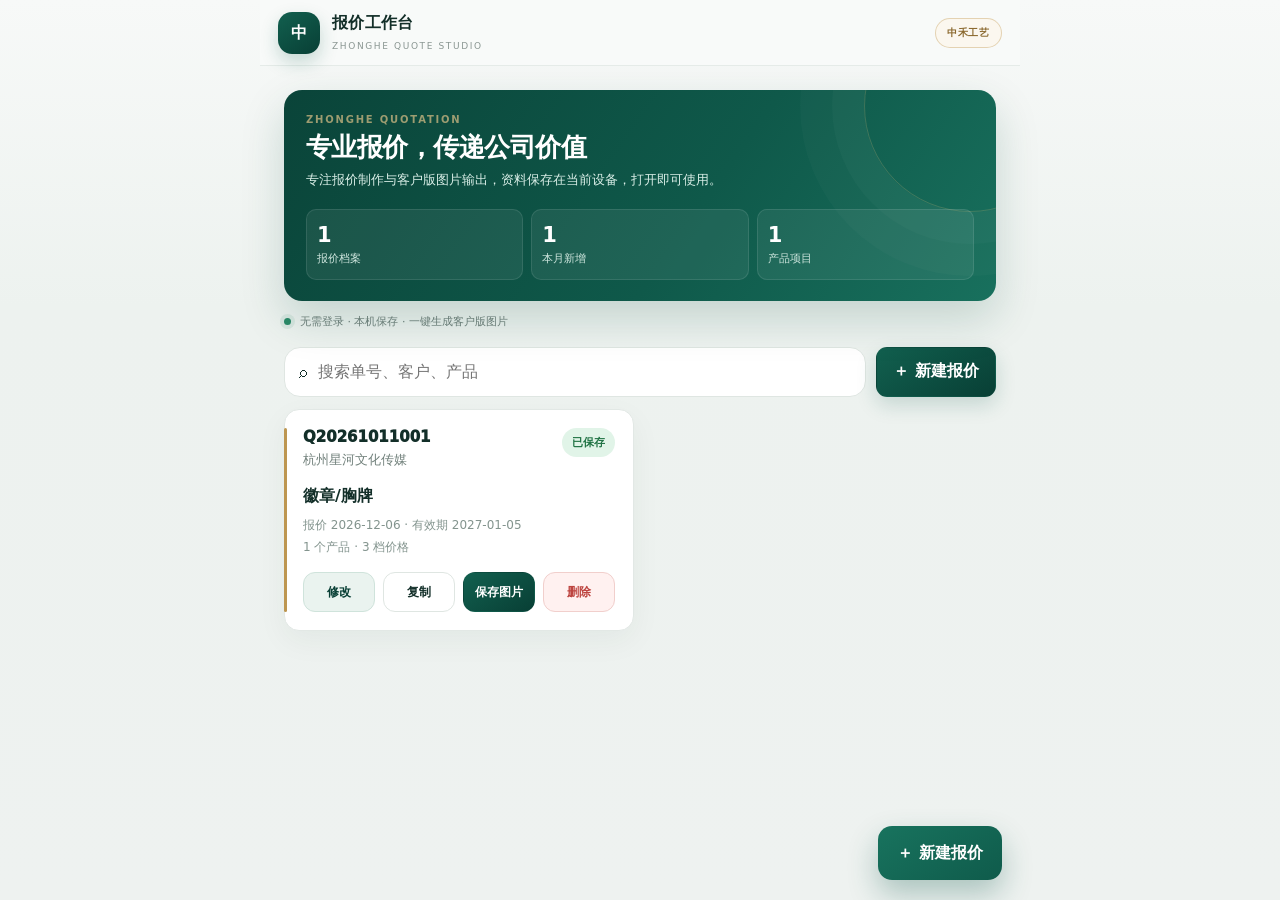
==== index.html @ 914ab3cd "Center mobile date text: index.html" ====
<!doctype html>
<html lang="zh-CN">
<head>
  <meta charset="utf-8">
  <meta name="viewport" content="width=device-width,initial-scale=1,maximum-scale=1,user-scalable=no,viewport-fit=cover">
  <meta name="theme-color" content="#0f5b4b">
  <meta name="apple-mobile-web-app-capable" content="yes">
  <meta name="apple-mobile-web-app-status-bar-style" content="default">
  <meta name="apple-mobile-web-app-title" content="中禾报价">
  <title>中禾报价 · 移动工作台</title>
  <link rel="manifest" href="./manifest.webmanifest">
  <link rel="icon" href="./icon.svg" type="image/svg+xml">
  <link rel="stylesheet" href="./styles.css">
  <link rel="stylesheet" href="./v2.css">
  <link rel="stylesheet" href="./v3.css">
  <link rel="stylesheet" href="./v4.css">
  <link rel="stylesheet" href="./v5.css">
  <link rel="stylesheet" href="./v6.css?v=17">
</head>
<body>
  <div id="app" aria-live="polite"></div>
  <div id="toast" class="toast" role="status"></div>
  <div id="dialog-root"></div>
  <script src="./app.js?v=16" defer></script>
  <script src="./v2-bridge.js" defer></script>
  <script src="./v3-bridge.js" defer></script>
  <script src="./v4-bridge.js" defer></script>
  <script src="./v5-bridge.js?v=16" defer></script>
  <script src="./v6-bridge.js?v=16" defer></script>
</body>
</html>
---- styles.css ----
:root{--brand:#0f5b4b;--brand-2:#18735e;--brand-soft:#e8f4ef;--ink:#163b33;--muted:#6f837c;--line:#dce7e2;--paper:#fff;--bg:#f3f7f5;--danger:#bd443f;--warn:#9a6412;--shadow:0 14px 40px rgba(20,70,58,.09);--radius:22px;--safe-bottom:max(20px,env(safe-area-inset-bottom))}
*{box-sizing:border-box}html{background:var(--bg);color:var(--ink);font-family:Inter,"PingFang SC","Noto Sans CJK SC",system-ui,-apple-system,sans-serif}body{margin:0;min-height:100dvh;background:radial-gradient(circle at 90% -10%,#d8eee6 0,transparent 34%),var(--bg)}button,input,select,textarea{font:inherit}button{cursor:pointer;-webkit-tap-highlight-color:transparent}button:focus-visible,input:focus-visible,select:focus-visible,textarea:focus-visible{outline:3px solid rgba(24,115,94,.28);outline-offset:2px}.shell{width:min(100%,760px);margin:auto;min-height:100dvh;padding-bottom:96px}.topbar{position:sticky;z-index:20;top:0;display:flex;align-items:center;gap:12px;padding:max(14px,env(safe-area-inset-top)) 18px 12px;background:rgba(243,247,245,.92);backdrop-filter:blur(18px);border-bottom:1px solid rgba(220,231,226,.85)}.brandmark{display:grid;place-items:center;width:42px;height:42px;border-radius:14px;color:#fff;background:linear-gradient(145deg,var(--brand-2),var(--brand));box-shadow:0 8px 18px rgba(15,91,75,.22);font-weight:900}.brandcopy{min-width:0;flex:1}.brandcopy strong{display:block;font-size:17px;letter-spacing:.02em}.brandcopy small{color:var(--muted);font-size:11px;letter-spacing:.13em}.icon-btn{display:grid;place-items:center;min-width:44px;height:44px;padding:0 13px;border:1px solid var(--line);border-radius:14px;background:#fff;color:var(--ink);font-weight:800}.main{padding:18px}.hero{position:relative;overflow:hidden;padding:24px;border-radius:26px;color:#fff;background:linear-gradient(135deg,#0a4e41,#17745f);box-shadow:0 20px 46px rgba(15,91,75,.19)}.hero:after{content:"";position:absolute;width:170px;height:170px;right:-70px;top:-70px;border:32px solid rgba(255,255,255,.08);border-radius:50%}.hero-eyebrow{font-size:12px;letter-spacing:.18em;opacity:.72}.hero h1{margin:8px 0 6px;font-size:28px;line-height:1.15}.hero p{margin:0;max-width:88%;font-size:13px;line-height:1.7;color:#d9eee7}.stats{position:relative;z-index:1;display:grid;grid-template-columns:repeat(3,1fr);gap:8px;margin-top:20px}.stat{padding:13px 10px;border:1px solid rgba(255,255,255,.12);border-radius:16px;background:rgba(255,255,255,.09)}.stat b{display:block;font-size:21px}.stat span{font-size:11px;color:#d0e7df}.toolbar{display:grid;grid-template-columns:1fr auto;gap:10px;margin:18px 0 12px}.search{display:flex;align-items:center;gap:9px;padding:0 14px;border:1px solid var(--line);border-radius:16px;background:#fff}.search input{width:100%;height:48px;border:0;outline:0;color:var(--ink);background:transparent}.primary,.secondary,.danger,.ghost{min-height:48px;border-radius:15px;padding:0 16px;font-weight:850;border:1px solid transparent}.primary{color:#fff;background:linear-gradient(145deg,var(--brand-2),var(--brand));box-shadow:0 8px 20px rgba(15,91,75,.18)}.secondary{color:var(--brand);background:var(--brand-soft);border-color:#cfe3db}.ghost{color:var(--ink);background:#fff;border-color:var(--line)}.danger{color:var(--danger);background:#fff1f0;border-color:#f1cfcc}.tabs{display:flex;gap:8px;overflow:auto;padding:4px 0 10px;scrollbar-width:none}.tabs::-webkit-scrollbar{display:none}.tab{flex:none;min-height:38px;padding:0 14px;border:0;border-radius:999px;background:#e6efeb;color:#667a73;font-size:13px;font-weight:800}.tab.active{color:#fff;background:var(--brand)}.quote-list{display:grid;gap:12px}.quote-card{padding:18px;border:1px solid var(--line);border-radius:var(--radius);background:#fff;box-shadow:0 8px 26px rgba(20,70,58,.055)}.quote-card:active{transform:scale(.995)}.card-top{display:flex;gap:12px;justify-content:space-between;align-items:flex-start}.quote-no{font-size:15px;font-weight:950;overflow-wrap:anywhere}.customer{margin-top:5px;color:var(--muted);font-size:13px}.pill{flex:none;padding:7px 10px;border-radius:999px;background:#edf1ef;color:#61726c;font-size:11px;font-weight:900}.pill.pending{background:#fff2d9;color:var(--warn)}.pill.ordered{background:#e1f4e8;color:#207344}.pill.invalid,.pill.expired{background:#fee9e7;color:var(--danger)}.products{margin:15px 0 10px;font-size:17px;font-weight:900;line-height:1.45}.meta{display:grid;gap:5px;color:#83948e;font-size:12px}.card-actions{display:grid;grid-template-columns:repeat(3,1fr);gap:8px;margin-top:15px}.card-actions button{min-height:40px;padding:0 7px;border-radius:12px;font-size:12px}.empty{text-align:center;padding:50px 20px;color:var(--muted)}.fab{position:fixed;z-index:30;right:max(18px,calc((100vw - 724px)/2));bottom:var(--safe-bottom);display:flex;align-items:center;gap:8px;min-height:54px;padding:0 19px;border:0;border-radius:18px;color:#fff;background:linear-gradient(145deg,#18735e,#0f5b4b);box-shadow:0 14px 30px rgba(15,91,75,.3);font-weight:900}.page-head{display:flex;align-items:center;gap:12px;margin-bottom:16px}.page-head h1{margin:0;font-size:23px}.page-head p{margin:4px 0 0;color:var(--muted);font-size:12px}.section,.product-section{margin-bottom:14px;padding:18px;border:1px solid var(--line);border-radius:22px;background:#fff;box-shadow:0 7px 24px rgba(20,70,58,.045)}.section-title{display:flex;justify-content:space-between;align-items:center;margin:0 0 14px;font-size:16px;font-weight:950}.section-title small{color:var(--muted);font-size:11px;font-weight:500}.form-grid{display:grid;gap:13px}.two{grid-template-columns:1fr 1fr}.field{display:grid;gap:7px;min-width:0}.field label,.label{color:#657a72;font-size:12px;font-weight:800}.field input,.field select,.field textarea{width:100%;min-height:48px;padding:12px 13px;border:1px solid var(--line);border-radius:13px;background:#fbfdfc;color:var(--ink);outline:0}.field textarea{min-height:82px;resize:vertical;line-height:1.55}.field input:focus,.field select:focus,.field textarea:focus{border-color:#69a898;background:#fff;box-shadow:0 0 0 3px rgba(24,115,94,.08)}.product-head{display:flex;align-items:center;justify-content:space-between;margin:-18px -18px 18px;padding:16px 18px;border-radius:22px 22px 0 0;color:#fff;background:linear-gradient(135deg,#145f50,#0f5b4b)}.product-head strong{font-size:16px}.product-head button{border:1px solid rgba(255,255,255,.25);border-radius:11px;color:#fff;background:rgba(255,255,255,.1);height:36px}.subhead{margin:18px 0 10px;padding-top:15px;border-top:1px solid #edf2ef;font-size:14px;font-weight:950}.chips{display:flex;flex-wrap:wrap;gap:8px}.chip{position:relative}.chip input{position:absolute;opacity:0}.chip span{display:flex;align-items:center;min-height:38px;padding:0 11px;border:1px solid var(--line);border-radius:11px;background:#f8faf9;color:#60746d;font-size:12px;font-weight:750}.chip input:checked+span{border-color:#85b8aa;color:var(--brand);background:var(--brand-soft)}.segmented{display:grid;grid-template-columns:1fr 1fr;gap:4px;padding:4px;border-radius:13px;background:#edf3f0}.segmented button{height:39px;border:0;border-radius:10px;background:transparent;color:#71827c;font-weight:800}.segmented button.active{background:#fff;color:var(--brand);box-shadow:0 3px 9px rgba(20,70,58,.1)}.price-row{display:grid;grid-template-columns:1fr 1fr 38px;gap:8px;align-items:end;margin-bottom:9px}.price-row .remove{height:48px;border:1px solid #f0d2cf;border-radius:12px;background:#fff5f4;color:var(--danger);font-size:20px}.photo-row{display:flex;gap:9px;overflow:auto}.photo{position:relative;flex:0 0 88px;height:88px;border-radius:14px;overflow:hidden;background:#eef3f0}.photo img{width:100%;height:100%;object-fit:cover}.photo button{position:absolute;right:4px;top:4px;width:25px;height:25px;border:0;border-radius:50%;color:#fff;background:rgba(0,0,0,.58)}.upload{display:grid;place-items:center;flex:0 0 88px;height:88px;border:1px dashed #9ebbb1;border-radius:14px;color:var(--brand);background:#f6fbf9;font-size:12px;font-weight:850}.sticky-save{position:sticky;z-index:18;bottom:0;display:grid;grid-template-columns:1fr 2fr;gap:10px;margin:16px -18px -18px;padding:12px 18px calc(12px + env(safe-area-inset-bottom));background:linear-gradient(0deg,#f3f7f5 80%,rgba(243,247,245,0))}.detail-hero{overflow:hidden;border-radius:24px;background:#fff;border:1px solid var(--line);box-shadow:var(--shadow)}.detail-banner{padding:22px;background:linear-gradient(135deg,#e9f6f1,#fffdf7)}.detail-banner h1{margin:8px 0 5px;font-size:22px}.detail-banner p{margin:0;color:var(--muted);font-size:12px}.detail-grid{display:grid;grid-template-columns:1fr 1fr;background:var(--line);gap:1px}.detail-grid div{padding:14px;background:#fff}.detail-grid span{display:block;color:var(--muted);font-size:11px}.detail-grid b{display:block;margin-top:5px;font-size:13px}.spec-list{display:grid;gap:1px;background:#edf2ef}.spec-row{display:grid;grid-template-columns:90px 1fr;gap:12px;padding:13px;background:#fff;font-size:13px}.spec-row span:first-child{color:var(--muted)}.price-table{overflow:hidden;border:1px solid var(--line);border-radius:14px}.price-line{display:grid;grid-template-columns:.8fr 1fr 1.25fr;gap:8px;padding:12px;background:#fff;border-top:1px solid #edf2ef;font-size:12px}.price-line:first-child{border:0;background:var(--brand-soft);color:#477266;font-weight:900}.price-line span:last-child{text-align:right;font-weight:900}.detail-actions{display:grid;grid-template-columns:1fr 1fr;gap:9px;margin-top:14px}.login-shell{display:grid;align-items:center;min-height:100dvh;padding:28px 20px;background:radial-gradient(circle at 80% 10%,#d0e9e0,transparent 35%),linear-gradient(155deg,#f7faf8,#eaf2ef)}.login-card{width:min(100%,430px);margin:auto;padding:27px;border:1px solid rgba(255,255,255,.7);border-radius:28px;background:rgba(255,255,255,.9);box-shadow:0 30px 80px rgba(20,70,58,.14);backdrop-filter:blur(18px)}.login-logo{display:grid;place-items:center;width:58px;height:58px;border-radius:18px;color:#fff;background:linear-gradient(145deg,var(--brand-2),var(--brand));font-size:23px;font-weight:950}.login-card h1{margin:20px 0 8px;font-size:28px}.login-card>p{margin:0 0 22px;color:var(--muted);font-size:13px;line-height:1.7}.login-card .primary{width:100%;margin-top:16px}.demo-link{width:100%;margin-top:10px;border:0;background:transparent;color:var(--brand);font-weight:800}.toast{position:fixed;z-index:100;left:50%;bottom:100px;transform:translate(-50%,20px);max-width:calc(100vw - 40px);padding:11px 15px;border-radius:13px;color:#fff;background:rgba(22,47,41,.94);font-size:13px;opacity:0;pointer-events:none;transition:.22s}.toast.show{opacity:1;transform:translate(-50%,0)}.modal{position:fixed;z-index:90;inset:0;display:grid;place-items:end center;padding:18px;background:rgba(7,26,21,.42);backdrop-filter:blur(5px)}.modal-card{width:min(100%,520px);padding:20px;border-radius:24px;background:#fff;box-shadow:0 30px 80px rgba(0,0,0,.22)}.modal-card h2{margin:0 0 8px}.modal-card p{color:var(--muted);line-height:1.6}.modal-actions{display:grid;grid-template-columns:1fr 1fr;gap:9px;margin-top:18px}.hidden{display:none!important}.offline{display:inline-flex;align-items:center;gap:6px;color:#976512;font-size:11px;font-weight:800}.offline:before{content:"";width:7px;height:7px;border-radius:50%;background:#e5a528}@media(min-width:700px){.main{padding:24px}.hero{padding:30px}.quote-list{grid-template-columns:1fr 1fr}.quote-card{display:flex;flex-direction:column}.card-actions{margin-top:auto;padding-top:16px}.form-grid.desktop-two{grid-template-columns:1fr 1fr}.sticky-save{margin-left:-24px;margin-right:-24px;padding-left:24px;padding-right:24px}}@media(max-width:420px){.main{padding:14px}.two{grid-template-columns:1fr}.stats{gap:6px}.stat{padding:11px 8px}.stat b{font-size:18px}.hero h1{font-size:25px}.toolbar{grid-template-columns:1fr}.toolbar .primary{display:none}.detail-grid{grid-template-columns:1fr 1fr}.price-line{grid-template-columns:.75fr 1fr 1.35fr;padding:11px 9px}.section,.product-section{padding:15px}.product-head{margin:-15px -15px 16px;padding:15px}.sticky-save{margin-left:-15px;margin-right:-15px}}
@media(prefers-reduced-motion:reduce){*{scroll-behavior:auto!important;transition:none!important}}@media print{.topbar,.detail-actions,.fab,.sticky-save{display:none!important}.shell{padding:0;max-width:none}.main{padding:0}.section,.product-section,.detail-hero{box-shadow:none;break-inside:avoid}body{background:#fff}}
---- v2.css ----
:root{--brand:#0b4c3f;--brand-2:#146454;--brand-soft:#eaf3ef;--ink:#132f29;--muted:#71807b;--line:#dfe6e2;--gold:#b8904b;--gold-soft:#f6f0e4;--bg:#eef2f0;--shadow:0 18px 54px rgba(18,52,43,.08);--radius:16px}
body{background:linear-gradient(180deg,#f7f9f8 0,#edf2ef 34%,#eef2f0 100%)}
.topbar{padding:max(12px,env(safe-area-inset-top)) 18px 11px;background:rgba(248,250,249,.94);border-bottom:1px solid #e5ebe8}.brandcopy strong{font-size:16px}.brandcopy small{font-size:9px;letter-spacing:.18em;color:#8a9692}.icon-btn{border-radius:12px;box-shadow:0 4px 14px rgba(18,52,43,.04)}
.hero{padding:22px;border-radius:18px;background:linear-gradient(125deg,#0a4439 0%,#0f594a 58%,#18705d 100%);box-shadow:0 18px 44px rgba(11,76,63,.18)}.hero:after{width:210px;height:210px;right:-80px;top:-90px;border:1px solid rgba(211,184,127,.23);box-shadow:0 0 0 32px rgba(255,255,255,.025),0 0 0 64px rgba(255,255,255,.02)}.hero-eyebrow{color:#d6bd85;font-size:10px;font-weight:700}.hero h1{font-size:26px;letter-spacing:-.02em}.stats{margin-top:18px}.stat{border-radius:10px;border-color:rgba(255,255,255,.1);background:rgba(255,255,255,.065)}
.quote-card{position:relative;border-radius:15px;border:1px solid #e2e8e5;box-shadow:0 10px 30px rgba(18,52,43,.05)}.quote-card:before{content:"";position:absolute;left:-1px;top:18px;bottom:18px;width:3px;border-radius:2px;background:var(--gold)}.products{font-size:16px}.primary,.secondary,.danger,.ghost{border-radius:11px}.tab{border-radius:10px}.fab{border-radius:14px}
.quote-document{overflow:hidden;border:1px solid #dfe5e2;background:#fff;box-shadow:0 24px 70px rgba(18,52,43,.11)}
.doc-masthead{display:grid;grid-template-columns:58px minmax(0,1fr) auto;gap:14px;align-items:center;padding:24px 20px 18px}.doc-logo{display:grid;place-items:center;width:58px;height:58px;border-radius:12px;background:var(--brand);color:#fff;font-size:20px;font-weight:950;letter-spacing:.04em;box-shadow:inset 0 0 0 1px rgba(255,255,255,.13)}.doc-company{min-width:0}.doc-company small{display:block;overflow:hidden;color:#9a7940;font-size:8px;font-weight:800;letter-spacing:.08em;white-space:nowrap;text-overflow:ellipsis}.doc-company h1{margin:5px 0 3px;font-size:17px;line-height:1.25;letter-spacing:.01em}.doc-company p{margin:0;color:#83918c;font-size:10px}.doc-type{text-align:right}.doc-type span{display:block;color:#a38043;font-size:9px;font-weight:900;letter-spacing:.13em}.doc-type b{display:block;margin-top:3px;font-size:18px}.doc-rule{height:4px;margin:0 20px;background:linear-gradient(90deg,var(--brand) 0 72%,var(--gold) 72%)}
.doc-summary{display:grid;grid-template-columns:1.35fr 1fr 1fr 1fr;gap:1px;margin:18px 20px;background:#e3e9e6;border:1px solid #e3e9e6}.doc-summary>div{min-width:0;padding:10px;background:#fafbf9}.doc-summary span,.doc-client span{display:block;color:#7d8985;font-size:9px}.doc-summary b,.doc-client b{display:block;margin-top:4px;overflow-wrap:anywhere;font-size:11px}.doc-status{color:#9b6819!important}.doc-status.ordered{color:#23724a!important}.doc-status.invalid,.doc-status.expired{color:#b8423d!important}
.doc-client{display:grid;grid-template-columns:92px 1.3fr 1fr;margin:0 20px 22px;border:1px solid #dce7e2;background:#f1f6f3}.doc-client>div{min-width:0;padding:11px 12px;border-right:1px solid #dce7e2;border-bottom:1px solid #dce7e2}.doc-client>div:nth-last-child(-n+2){border-bottom:0}.doc-client>div:nth-child(3),.doc-client>div:nth-child(5){border-right:0}.doc-client-label{grid-row:1/3;display:flex;flex-direction:column;justify-content:center;background:var(--brand);color:#fff!important}.doc-client-label small{color:#bcd0ca;font-size:8px;letter-spacing:.12em}.doc-client-label b{font-size:14px}
.doc-product{margin:0 20px 24px;border-top:1px solid #c6d0cc}.doc-product-title{display:grid;grid-template-columns:48px 1fr auto;align-items:center;min-height:66px;background:var(--brand);color:#fff}.doc-index{display:grid;place-items:center;align-self:stretch;background:var(--gold);font-size:16px;font-weight:900}.doc-product-title>div:nth-child(2){padding:10px 12px}.doc-product-title small{display:block;color:#bdd0ca;font-size:8px;font-weight:700;letter-spacing:.12em}.doc-product-title h2{margin:3px 0 0;font-size:16px}.doc-lead{padding:10px 14px;text-align:right}.doc-lead b{display:block;margin-top:3px;font-size:11px}.doc-specs{display:grid;grid-template-columns:1fr 1fr;border:1px solid #dfe6e2;border-top:0}.doc-specs>div{min-width:0;padding:11px 12px;border-right:1px solid #e2e8e5;border-bottom:1px solid #e2e8e5}.doc-specs>div:nth-child(even){border-right:0}.doc-specs .wide{grid-column:1/-1;border-right:0}.doc-specs span{display:block;color:#788580;font-size:9px}.doc-specs b{display:block;margin-top:5px;font-size:12px;line-height:1.55}.doc-photos{display:flex;gap:8px;padding:12px;border:1px solid #e1e7e4;border-top:0;overflow:auto}.doc-photos img{width:76px;height:76px;object-fit:cover;border-radius:8px;border:1px solid #e1e6e3}.doc-pricing{margin-top:12px;border:1px solid #dce5e1}.doc-price-head,.doc-price-row{display:grid;grid-template-columns:1fr 1fr 1.25fr;align-items:center;gap:8px}.doc-price-head{padding:10px 12px;background:#e8f2ed;color:#45675e;font-size:9px;font-weight:900}.doc-price-head span:last-child{text-align:right}.doc-price-row{padding:12px;border-top:1px solid #e6ebe8;font-size:11px}.doc-price-row>span:first-child{font-weight:700}.doc-price-row i{margin-right:8px;color:#b8904b;font-size:8px;font-style:normal}.doc-price-row small{color:#85908c;font-size:8px}.doc-price-row strong{text-align:right;color:var(--brand);font-size:13px}.doc-fee{display:flex;justify-content:space-between;padding:10px 12px;border-top:1px solid #e5e2d8;background:#faf6ec;color:#795f31;font-size:11px}.doc-note{display:grid;grid-template-columns:82px 1fr;padding:11px 12px;background:#fbf8f1;color:#584a32;font-size:11px}.doc-note span{color:#9a7d48;font-weight:700}.doc-extras{display:grid;grid-template-columns:1fr 1fr;gap:8px;margin-top:10px}.doc-extras>div{padding:11px;border:1px solid #e1e7e4;background:#f7f9f8}.doc-extras small{display:block;color:#75837e;font-size:8px;font-weight:800;letter-spacing:.08em}.doc-extras b{display:block;margin-top:5px;font-size:11px}.doc-extras span{display:block;margin-top:3px;color:#74817d;font-size:9px;line-height:1.4}
.doc-footer{display:grid;grid-template-columns:1fr auto;gap:20px;align-items:center;margin-top:6px;padding:18px 20px;background:#123c33;color:#fff}.doc-footer b{font-size:11px;color:#d5b979}.doc-footer p{margin:5px 0 0;max-width:430px;color:#d0dfda;font-size:9px;line-height:1.55}.doc-seal{text-align:right}.doc-seal span{display:block;font-size:14px;font-weight:900}.doc-seal small{color:#a9c2ba;font-size:7px;letter-spacing:.12em}.action-dock{position:sticky;z-index:18;bottom:0;display:grid;grid-template-columns:repeat(3,1fr);gap:8px;margin:16px -18px -18px;padding:12px 18px calc(12px + env(safe-area-inset-bottom));background:rgba(239,243,241,.95);border-top:1px solid #dce4e0;backdrop-filter:blur(16px)}.action-dock button{min-height:44px;padding:0 8px;font-size:11px}.action-dock .primary{grid-column:span 2}.action-dock .danger{grid-column:span 1}
.product-section{border-radius:16px}.product-head{border-radius:16px 16px 0 0}.field input,.field select,.field textarea{border-radius:10px}.chip span{border-radius:8px}.section{border-radius:16px}
@media(max-width:420px){.quote-document{margin:0 -2px}.doc-masthead{grid-template-columns:48px minmax(0,1fr) auto;padding:18px 14px 14px;gap:10px}.doc-logo{width:48px;height:48px;border-radius:10px;font-size:17px}.doc-company h1{font-size:14px}.doc-company p{font-size:8px}.doc-type b{font-size:15px}.doc-rule{margin:0 14px}.doc-summary{margin:14px;grid-template-columns:1fr 1fr}.doc-client,.doc-product{margin-left:14px;margin-right:14px}.doc-client{grid-template-columns:74px 1fr}.doc-client-label{grid-row:1/5}.doc-client>div{border-right:0}.doc-client>div:nth-last-child(-n+2){border-bottom:1px solid #dce7e2}.doc-client>div:last-child{border-bottom:0}.doc-product-title{grid-template-columns:42px 1fr auto}.doc-index{font-size:14px}.doc-lead{padding:8px}.doc-specs{grid-template-columns:1fr}.doc-specs>div,.doc-specs>div:nth-child(even){border-right:0}.doc-specs .wide{grid-column:auto}.doc-extras{grid-template-columns:1fr}.doc-footer{padding:16px 14px}.action-dock{margin-left:-14px;margin-right:-14px;padding-left:14px;padding-right:14px}}
@media print{body{background:#fff}.quote-document{border:0;box-shadow:none}.action-dock{display:none!important}.doc-product{break-inside:avoid}}
---- v3.css ----
:root{--brand:#083f35;--brand-2:#12604f;--gold:#bd9650;--gold-soft:#f7f1e6}
.company-badge{display:inline-flex;align-items:center;min-height:30px;padding:0 11px;border:1px solid rgba(189,150,80,.38);border-radius:999px;background:#fbf7ef;color:#8b692f;font-size:10px;font-weight:800;letter-spacing:.08em;white-space:nowrap}
.hero.quote-only-hero{padding:24px 22px 21px}.quote-only-hero h1{max-width:330px}.quote-only-hero p{max-width:440px}.quote-only-hero .stat b{font-variant-numeric:tabular-nums}
.workspace-note{display:flex;align-items:center;gap:9px;margin:13px 0 2px;color:#6e7e79;font-size:11px}.workspace-note:before{content:"";width:7px;height:7px;border-radius:50%;background:#2b8a68;box-shadow:0 0 0 4px rgba(43,138,104,.1)}
.quote-card .card-actions{grid-template-columns:repeat(3,1fr)}.quote-card .card-actions .primary{box-shadow:none}.quote-card .card-actions button{min-width:0;padding-left:8px;padding-right:8px}
.quote-document{max-width:760px;margin-left:auto;margin-right:auto}
.quote-document .doc-masthead{grid-template-columns:72px minmax(0,1fr) auto;gap:16px}.quote-document .doc-logo{width:72px;height:72px;font-size:24px}.quote-document .doc-company{display:flex;flex-direction:column}.quote-document .doc-company h1{order:1;margin:0 0 5px;font-size:18px}.quote-document .doc-company small{order:2;width:100%;font-size:8px;letter-spacing:.075em}.quote-document .doc-company p{order:3;margin-top:6px;color:#8c6e37;font-weight:700}.quote-document .doc-type b{font-size:17px}.quote-document .doc-product-title{grid-template-columns:48px 1fr}.quote-document .doc-lead{display:none}.quote-document .doc-fee{display:grid;grid-template-columns:1fr auto;align-items:center;min-height:46px}.quote-document .doc-note{min-height:46px;border-top:1px solid #eadfc8}.doc-extras .sample-important{position:relative;border:1px solid #d4b46e;background:linear-gradient(135deg,#fffaf0,#f5ead2);box-shadow:inset 4px 0 0 #b8904b}.doc-extras .sample-important small{color:#8b692f;font-size:9px}.doc-extras .sample-important b{color:#173c33;font-size:13px}.doc-extras .sample-important:after{content:"重点";position:absolute;right:10px;top:9px;padding:2px 6px;border-radius:999px;background:#0b4c3f;color:#fff;font-size:8px;font-weight:800}
.doc-summary{grid-template-columns:1.3fr .8fr 1fr 1fr}.doc-summary .summary-products b{color:var(--brand)}
.action-dock.quote-only{grid-template-columns:1fr 1fr 1.45fr}.action-dock.quote-only .primary{grid-column:auto}.action-dock.quote-only button{font-size:12px}
.export-note{display:flex;align-items:flex-start;gap:10px;margin:14px 0 0;padding:12px 14px;border:1px solid #eadfc9;border-radius:12px;background:#fbf8f1;color:#6e6047;font-size:11px;line-height:1.6}.export-note:before{content:"✓";display:grid;place-items:center;flex:0 0 21px;height:21px;border-radius:50%;background:#0e5b4a;color:#fff;font-weight:900}
@media(max-width:420px){.company-badge{padding:0 9px;font-size:9px}.quote-only-hero h1{font-size:24px}.action-dock.quote-only{grid-template-columns:1fr 1fr}.action-dock.quote-only .primary{grid-column:1/-1;grid-row:1}.quote-card .card-actions button{font-size:11px}.quote-document .doc-masthead{grid-template-columns:58px minmax(0,1fr) auto;gap:10px}.quote-document .doc-logo{width:58px;height:58px;font-size:20px}.quote-document .doc-company h1{font-size:14px}.quote-document .doc-company small{font-size:6px}.quote-document .doc-company p{font-size:8px}.quote-document .doc-type b{font-size:14px}}
---- v4.css ----
:root{--control-h:54px;--field-gap:8px;--form-gap:16px}
.form-grid{gap:var(--form-gap)}.field{gap:var(--field-gap)}.field label,.label{min-height:20px;font-size:12px;line-height:20px}.field input,.field select{display:block;height:var(--control-h);min-height:var(--control-h);padding:0 15px;border-radius:12px;line-height:normal}.field select{padding-right:42px}.field textarea{min-height:96px;padding:14px 15px;border-radius:12px;line-height:1.6}.form-grid.two{column-gap:16px;row-gap:16px;align-items:start}.section,.product-section{padding:20px}.product-head{margin:-20px -20px 20px;padding:17px 20px}.price-row{gap:10px;margin-bottom:12px}.price-row .remove{height:var(--control-h)}
.quote-document .doc-masthead{grid-template-columns:74px minmax(0,1fr) auto;padding-top:22px}.quote-document .doc-logo{width:74px;height:74px;padding:0;background:none;box-shadow:none}.quote-document .doc-logo img{display:block;width:100%;height:100%}.quote-document .doc-company h1{font-size:18px}.quote-document .doc-company small{overflow:visible;font-size:7.5px;letter-spacing:.055em}.quote-document .doc-company p{margin-top:5px;font-size:10px}.quote-document .doc-rule{height:2px;background:linear-gradient(90deg,#365e54,#365e54 78%,#b99a59 78%)}
.quote-document .doc-summary>div{padding:12px}.quote-document .doc-summary span,.quote-document .doc-client span,.quote-document .doc-specs span{font-size:10px}.quote-document .doc-summary b,.quote-document .doc-client b{font-size:12px}.quote-document .doc-client{grid-template-columns:92px 1fr 1fr}.quote-document .doc-client>div{min-height:55px;display:flex;flex-direction:column;justify-content:center}.quote-document .doc-client-label{grid-row:1/3}.quote-document .doc-specs{grid-template-columns:1fr}.quote-document .doc-specs>div,.quote-document .doc-specs>div:nth-child(even),.quote-document .doc-specs .wide{grid-column:auto;display:grid;grid-template-columns:92px minmax(0,1fr);align-items:center;min-height:52px;padding:10px 14px;border-right:0}.quote-document .doc-specs span{display:block;text-align:justify;text-align-last:justify;color:#667b73;font-weight:750}.quote-document .doc-specs b{margin:0;padding-left:14px;border-left:1px solid #e2e8e5;font-size:12px}.quote-document .doc-pricing{margin-top:14px}.quote-document .doc-price-head,.quote-document .doc-price-row{min-height:48px}.quote-document .doc-price-row{padding-top:10px;padding-bottom:10px}.quote-document .doc-fee,.quote-document .doc-note{min-height:54px;padding:12px 14px}.quote-document .doc-fee span,.quote-document .doc-note span{font-size:10px;font-weight:800}.quote-document .doc-fee strong,.quote-document .doc-note b{font-size:12px}.quote-document .doc-note{grid-template-columns:92px 1fr;background:#fffaf0}.quote-document .doc-extras{grid-template-columns:1fr}.quote-document .doc-extras>div{min-height:66px;padding:13px 14px}.quote-document .doc-extras .sample-important{display:grid;grid-template-columns:auto 1fr auto;gap:6px 18px;align-items:center;min-height:88px;padding:15px 16px;border:1px solid #d7bc82;background:#fbf5e8;box-shadow:inset 5px 0 0 #b8904b}.quote-document .sample-important small{grid-column:1}.quote-document .sample-important b{grid-column:2;font-size:15px}.quote-document .sample-important span{grid-column:1/-1;margin:0;padding-top:7px;border-top:1px solid #eadfc8;font-size:10px}.quote-document .sample-important:after{content:"打样报价";position:static;grid-column:3;grid-row:1;padding:4px 8px;background:#e8dcc2;color:#765a2a}.quote-document .doc-footer{background:#edf4f1;color:#263d37;border-top:1px solid #cadbd4}.quote-document .doc-footer b{display:none}.quote-document .doc-footer p{margin:0;color:#3d544d}.quote-document .doc-seal span{color:#173a32}.quote-document .doc-seal small{color:#6f817b}
@media(max-width:420px){:root{--control-h:52px;--form-gap:14px}.section,.product-section{padding:16px}.product-head{margin:-16px -16px 18px}.quote-document .doc-masthead{grid-template-columns:54px minmax(0,1fr) auto}.quote-document .doc-logo{width:54px;height:54px}.quote-document .doc-company h1{font-size:13px}.quote-document .doc-company small{font-size:5.5px}.quote-document .doc-company p{font-size:7.5px}.quote-document .doc-specs>div,.quote-document .doc-specs>div:nth-child(even),.quote-document .doc-specs .wide{grid-template-columns:74px minmax(0,1fr)}}
.quote-document .doc-logo{position:relative;overflow:hidden;background:#fff}.quote-document .doc-logo img{position:absolute;width:210%;max-width:none;height:auto;left:-19%;top:-101%;display:block}.quote-document .doc-type b{font-size:17px}.quote-document .doc-client>div{border-right:1px solid #dce7e2;border-bottom:1px solid #dce7e2}.quote-document .doc-client-label{border-bottom:0}.quote-document .doc-client>div:nth-child(3),.quote-document .doc-client>div:nth-child(5){border-right:0}.quote-document .doc-client>div:nth-child(4),.quote-document .doc-client>div:nth-child(5){border-bottom:0}
@media(max-width:420px){.quote-document .doc-client{grid-template-columns:74px 1fr}.quote-document .doc-client-label{grid-row:1/5}.quote-document .doc-client>div{border-right:0;border-bottom:1px solid #dce7e2}.quote-document .doc-client>div:last-child{border-bottom:0}}
---- v5.css ----
.quote-document{border-radius:4px}.quote-document .doc-masthead{grid-template-columns:68px minmax(0,1fr) auto;padding-bottom:14px}.quote-document .doc-logo{width:68px;height:64px}.quote-document .doc-company small{display:none}.quote-document .doc-company h1{margin:auto 0 4px;font-size:19px}.quote-document .doc-company p{margin:0;color:#5f736c;font-size:10px;font-weight:650}.quote-document .doc-type span{display:none}.quote-document .doc-type b{font-size:18px}.quote-document .doc-rule{height:2px;background:#1c6b58}
.quote-document .doc-summary{margin-top:14px;background:transparent;border:0}.quote-document .doc-summary>div{background:#fff;border-bottom:1px solid #e2ebe7}.quote-document .doc-summary span,.quote-document .doc-client span{font-size:10px}.quote-document .doc-summary b,.quote-document .doc-client b{font-size:13px}.quote-document .doc-client{grid-template-columns:1fr 1fr;margin-top:0;background:transparent;border:0}.quote-document .doc-client-label{display:none}.quote-document .doc-client>div{min-height:52px;padding:11px 14px;background:#fff;border-right:0;border-bottom:1px solid #e1eae6}.quote-document .doc-client>div:nth-child(2),.quote-document .doc-client>div:nth-child(4){background:#eff7f3}.quote-document .doc-client>div:nth-child(3),.quote-document .doc-client>div:nth-child(5){background:#fff}.quote-document .doc-product{border-top:0}.quote-document .doc-product-title{display:block;min-height:auto;padding:14px 16px;border-radius:0;background:#196a57}.quote-document .mini-product-title{color:#fff;font-size:15px;font-weight:900}.quote-document .doc-specs>div,.quote-document .doc-specs>div:nth-child(even),.quote-document .doc-specs .wide{grid-template-columns:86px minmax(0,1fr);min-height:48px;padding:10px 14px;background:#fff;border-bottom:1px solid #e3ebe7}.quote-document .doc-specs>div:nth-child(odd){background:#edf6f2}.quote-document .doc-specs span{text-align:left;text-align-last:auto}.quote-document .doc-specs b{padding-left:10px;border-left:0;font-size:13px}.quote-document .doc-pricing{border:0;border-radius:0}.quote-document .doc-price-head{background:#e5f2ed}.quote-document .doc-price-row{min-height:50px}.quote-document .doc-fee,.quote-document .doc-note{background:#eaf5f0;border-top:1px solid #d8e9e2}.quote-document .doc-extras>div{border:0;border-radius:0;background:#edf6f2}.quote-document .doc-extras .sample-important{display:block;min-height:auto;padding:0;border:0;background:#eaf5f0;box-shadow:none}.quote-document .sample-important:after{display:none}.quote-document .sample-important small,.quote-document .sample-important b,.quote-document .sample-important span{display:block;margin:0;padding:11px 14px;border-bottom:1px solid #d7e8e1;font-size:11px}.quote-document .sample-important b{font-size:13px}.quote-document .doc-footer{padding:13px 16px;border-radius:0;background:#f4f7f5}.quote-document .doc-footer p{font-size:9px}
.quote-document .mini-sample-row{display:grid!important;grid-template-columns:88px 1fr;align-items:center;min-height:48px;padding:0!important;border-bottom:1px solid #d6e7e0!important}.quote-document .mini-sample-row.five{grid-template-columns:74px 1fr 86px 42px 1fr}.quote-document .mini-sample-row span,.quote-document .mini-sample-row b,.quote-document .mini-sample-row strong{display:block;margin:0;padding:10px 12px;border:0;font-size:11px}.quote-document .mini-sample-row span{color:#41675d;font-weight:800}.quote-document .mini-sample-row b{color:#173a32;font-size:12px}.quote-document .mini-sample-row strong{text-align:right;color:#b34c43;font-size:12px}
@media(max-width:420px){.quote-document .doc-masthead{grid-template-columns:52px minmax(0,1fr) auto}.quote-document .doc-logo{width:52px;height:49px}.quote-document .doc-company h1{font-size:13px}.quote-document .doc-company p{font-size:7px}.quote-document .doc-type b{font-size:13px}.quote-document .doc-summary{grid-template-columns:1fr 1fr}.quote-document .doc-client{grid-template-columns:1fr 1fr}.quote-document .doc-client>div{border-bottom:1px solid #e1eae6}.quote-document .doc-specs>div,.quote-document .doc-specs>div:nth-child(even),.quote-document .doc-specs .wide{grid-template-columns:72px minmax(0,1fr)}}
---- v6.css ----
.q6-sheet{overflow:hidden;border:1px solid #dce7e2;border-radius:16px;background:#fff;box-shadow:0 16px 42px rgba(18,55,47,.08)}
.q6-header{padding:20px 18px 16px}.q6-brand{display:flex;align-items:center;gap:14px;min-width:0}.q6-brand img{display:block;flex:0 0 116px;width:116px;height:49px;object-fit:cover;object-position:center center}.q6-company{min-width:0;flex:1}.q6-company h1{margin:0;color:#163b32;font-size:18px;line-height:1.35;font-weight:900}.q6-company p{margin:6px 0 0;color:#73857f;font-size:10px;line-height:1.5}.q6-title-row{display:flex;align-items:flex-end;justify-content:space-between;margin-top:17px;padding-bottom:11px;border-bottom:3px solid #176b57}.q6-title-row b{color:#163b32;font-size:22px}.q6-title-row span{color:#9a7840;font-size:9px;font-weight:900;letter-spacing:.14em}
.q6-meta{display:grid;grid-template-columns:1.35fr 1fr 1fr;gap:1px;margin:0 18px 16px;border:1px solid #e1e9e5;background:#e1e9e5}.q6-cell{min-width:0;padding:11px 10px;background:#f8faf9}.q6-cell span,.q6-client-cell span{display:block;color:#73857f;font-size:10px;line-height:1.25}.q6-cell b,.q6-client-cell b{display:block;margin-top:5px;color:#173a32;font-size:12px;line-height:1.4;overflow-wrap:anywhere}
.q6-client{margin:0 18px 18px;border:1px solid #d8e6e0}.q6-section-label{display:flex;align-items:center;justify-content:space-between;padding:10px 12px;color:#fff;background:#155f4f}.q6-section-label b{font-size:14px}.q6-section-label small{color:#c9ddd6;font-size:9px;letter-spacing:.1em}.q6-client-grid{display:grid;grid-template-columns:1fr 1fr;gap:1px;background:#dce9e4}.q6-client-cell{min-width:0;min-height:62px;padding:11px 12px;background:#fff}.q6-client-cell:nth-child(2),.q6-client-cell:nth-child(3){background:#f0f7f4}.q6-client-cell b{font-size:13px}
.q6-product{margin:0 18px 22px}.q6-product-head{padding:13px 14px;color:#fff;background:#176b57;font-size:15px;font-weight:900}.q6-specs{border:1px solid #dce8e3;border-top:0}.q6-row{display:grid;grid-template-columns:88px minmax(0,1fr);align-items:center;min-height:48px;padding:9px 12px;border-bottom:1px solid #dde8e3;background:#fff}.q6-row:nth-child(odd){background:#eef7f3}.q6-row:last-child{border-bottom:0}.q6-row span{color:#698078;font-size:11px;font-weight:750}.q6-row b{min-width:0;color:#173a32;font-size:13px;line-height:1.55;overflow-wrap:anywhere}
.q6-block-title{margin-top:13px;padding:9px 12px;background:#e2f0ea;color:#345f54;font-size:11px;font-weight:900}.q6-price{border:1px solid #dce8e3;border-top:0}.q6-price-row{display:grid;grid-template-columns:1fr 1fr 1.25fr;align-items:center;gap:8px;min-height:48px;padding:9px 12px;border-bottom:1px solid #e3ebe7;color:#173a32;font-size:12px}.q6-price-row.q6-price-head{min-height:42px;background:#f0f7f4;color:#4e7167;font-size:10px;font-weight:850}.q6-price-row:last-child{border-bottom:0}.q6-price-row span:last-child{text-align:right}.q6-price-row strong{text-align:right;color:#0e5b49;font-size:13px}.q6-info-row{display:grid;grid-template-columns:92px minmax(0,1fr);align-items:center;min-height:48px;padding:9px 12px;border-bottom:1px solid #dbe8e2;background:#eef7f3}.q6-info-row span{color:#466e63;font-size:11px;font-weight:850}.q6-info-row b{color:#173a32;font-size:13px;line-height:1.5;overflow-wrap:anywhere}.q6-info-row.sample-fee{grid-template-columns:70px 1fr 72px 1fr}.q6-info-row.sample-fee b:last-child{text-align:right;color:#a5473f}
.q6-footer{margin-top:4px;padding:15px 18px;background:#f1f5f3;color:#536a63;font-size:10px;line-height:1.65}.q6-footer strong{display:block;margin-bottom:3px;color:#1c443a;font-size:12px}.q6-actions{position:sticky;z-index:18;bottom:0;display:grid;grid-template-columns:1fr 1fr 1.45fr;gap:8px;margin:16px -18px -18px;padding:12px 18px calc(12px + env(safe-area-inset-bottom));border-top:1px solid #dce5e1;background:rgba(242,246,244,.96);backdrop-filter:blur(14px)}.q6-actions button{min-width:0;min-height:46px;padding:0 8px;font-size:12px}
.validity-hint{display:block;margin-top:-1px;color:#779087;font-size:10px;line-height:1.4}
html,body{touch-action:pan-x pan-y}.field,.date-grid{min-width:0}.field input,.field select,.field textarea{display:block;min-width:0;max-width:100%}.field input[type="date"]{display:flex;align-items:center;justify-content:center;width:100%;height:52px;min-height:52px;padding-top:0;padding-bottom:0;line-height:normal;-webkit-appearance:none;appearance:none;text-align:center;text-align-last:center}.field input[type="date"]::-webkit-date-and-time-value{display:flex;align-items:center;justify-content:center;width:100%;min-width:100%;height:100%;margin:0;line-height:normal;text-align:center}.field input[type="date"]::-webkit-datetime-edit{display:flex;align-items:center;justify-content:center;height:100%;padding:0;line-height:normal}.field input[type="date"]::-webkit-datetime-edit-fields-wrapper{display:flex;align-items:center;height:100%;padding:0}.date-grid .field select{text-align:center;text-align-last:center}.date-grid>*{min-width:0}
.custom-entry{margin-top:2px}
@media(max-width:520px){.date-grid{grid-template-columns:minmax(0,1fr)!important}}
@media(max-width:420px){.sticky-save{margin-left:-14px;margin-right:-14px}}
.back-btn{display:flex;align-items:center;justify-content:center;gap:6px;width:auto;white-space:nowrap}
.back-btn span:last-child{font-size:13px}
.quote-card .card-actions{grid-template-columns:repeat(4,minmax(0,1fr))}
.quote-card .card-actions button{min-width:0;padding-left:8px;padding-right:8px}
@media(max-width:420px){.q6-sheet{border-radius:12px}.q6-header{padding:18px 14px 14px}.q6-brand{align-items:flex-start;gap:11px}.q6-brand img{flex-basis:100px;width:100px;height:42px}.q6-company h1{font-size:15px}.q6-company p{font-size:9px}.q6-title-row{margin-top:14px}.q6-title-row b{font-size:19px}.q6-meta{grid-template-columns:1fr 1fr;margin:0 14px 14px}.q6-meta .q6-cell:first-child{grid-column:1/-1}.q6-client,.q6-product{margin-left:14px;margin-right:14px}.q6-client-grid{grid-template-columns:1fr 1fr}.q6-client-cell{min-height:60px}.q6-row{grid-template-columns:76px minmax(0,1fr);padding-left:11px;padding-right:11px}.q6-price-row{padding-left:9px;padding-right:9px;font-size:11px}.q6-price-row.q6-price-head{font-size:9px}.q6-info-row{grid-template-columns:82px minmax(0,1fr)}.q6-info-row.sample-fee{grid-template-columns:58px 1fr 64px 1fr}.q6-actions{margin-left:-14px;margin-right:-14px;padding-left:14px;padding-right:14px}.q6-footer{padding-left:14px;padding-right:14px}}
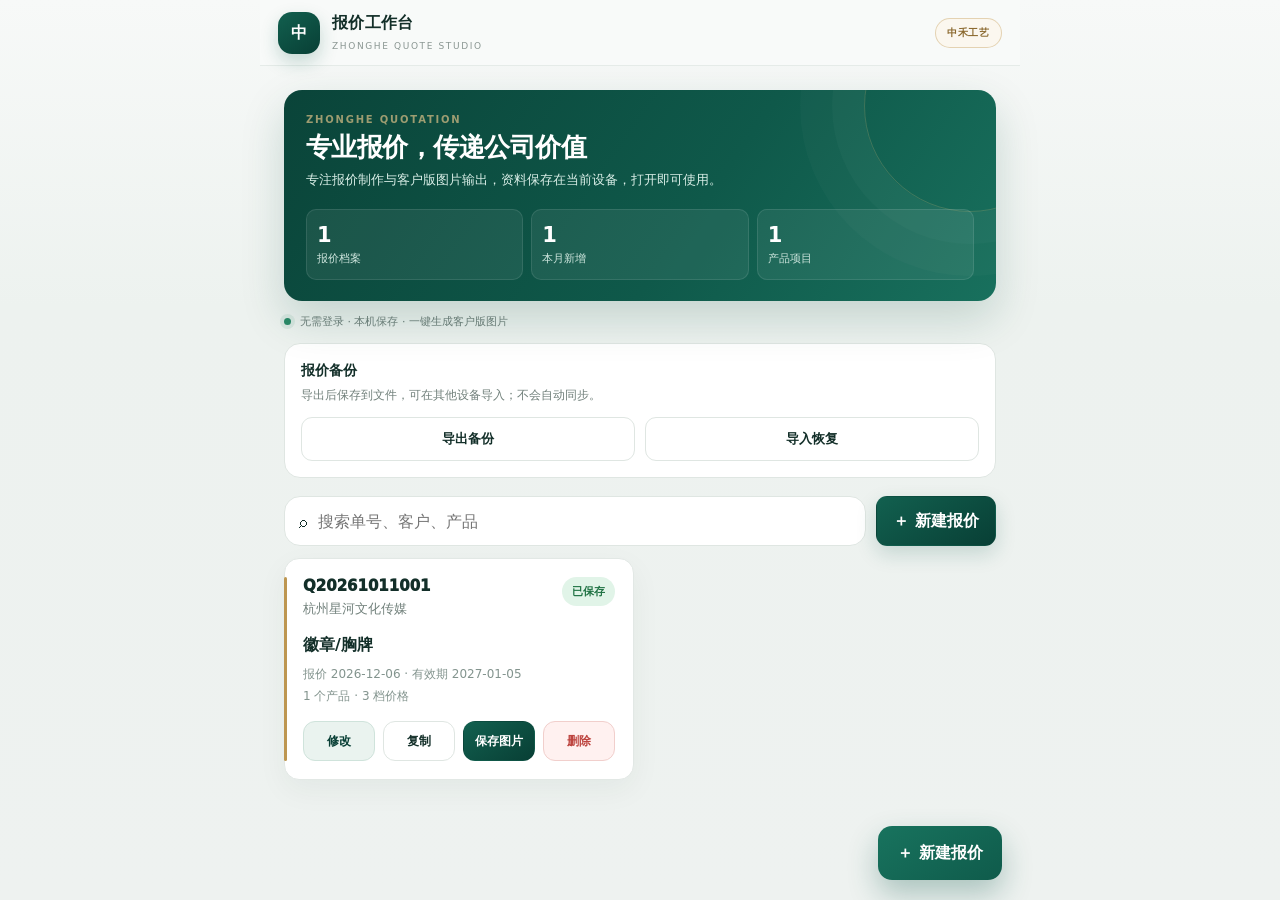
==== commit 0635f5fc: "Add quote backup export and safe import" ====
--- a/index.html
+++ b/index.html
@@ -15,17 +15,17 @@
   <link rel="stylesheet" href="./v3.css">
   <link rel="stylesheet" href="./v4.css">
   <link rel="stylesheet" href="./v5.css">
-  <link rel="stylesheet" href="./v6.css?v=17">
+  <link rel="stylesheet" href="./v6.css?v=20">
 </head>
 <body>
   <div id="app" aria-live="polite"></div>
   <div id="toast" class="toast" role="status"></div>
   <div id="dialog-root"></div>
-  <script src="./app.js?v=16" defer></script>
+  <script src="./app.js?v=18" defer></script>
   <script src="./v2-bridge.js" defer></script>
   <script src="./v3-bridge.js" defer></script>
   <script src="./v4-bridge.js" defer></script>
   <script src="./v5-bridge.js?v=16" defer></script>
-  <script src="./v6-bridge.js?v=16" defer></script>
+  <script src="./v6-bridge.js?v=20" defer></script>
 </body>
 </html>
--- a/v6.css
+++ b/v6.css
@@ -8,6 +8,9 @@
 .validity-hint{display:block;margin-top:-1px;color:#779087;font-size:10px;line-height:1.4}
 html,body{touch-action:pan-x pan-y}.field,.date-grid{min-width:0}.field input,.field select,.field textarea{display:block;min-width:0;max-width:100%}.field input[type="date"]{display:flex;align-items:center;justify-content:center;width:100%;height:52px;min-height:52px;padding-top:0;padding-bottom:0;line-height:normal;-webkit-appearance:none;appearance:none;text-align:center;text-align-last:center}.field input[type="date"]::-webkit-date-and-time-value{display:flex;align-items:center;justify-content:center;width:100%;min-width:100%;height:100%;margin:0;line-height:normal;text-align:center}.field input[type="date"]::-webkit-datetime-edit{display:flex;align-items:center;justify-content:center;height:100%;padding:0;line-height:normal}.field input[type="date"]::-webkit-datetime-edit-fields-wrapper{display:flex;align-items:center;height:100%;padding:0}.date-grid .field select{text-align:center;text-align-last:center}.date-grid>*{min-width:0}
 .custom-entry{margin-top:2px}
+.backup-tools{margin:14px 0;padding:16px;border:1px solid var(--line);border-radius:16px;background:#fff}.backup-tools strong{font-size:14px}.backup-tools p{margin:6px 0 12px;color:var(--muted);font-size:12px;line-height:1.6}.backup-buttons{display:grid;grid-template-columns:1fr 1fr;gap:10px}.backup-buttons button{min-height:44px;font-size:13px}
+.field input[type="number"]{-moz-appearance:textfield;appearance:textfield}
+.field input[type="number"]::-webkit-inner-spin-button,.field input[type="number"]::-webkit-outer-spin-button{-webkit-appearance:none;margin:0}
 @media(max-width:520px){.date-grid{grid-template-columns:minmax(0,1fr)!important}}
 @media(max-width:420px){.sticky-save{margin-left:-14px;margin-right:-14px}}
 .back-btn{display:flex;align-items:center;justify-content:center;gap:6px;width:auto;white-space:nowrap}
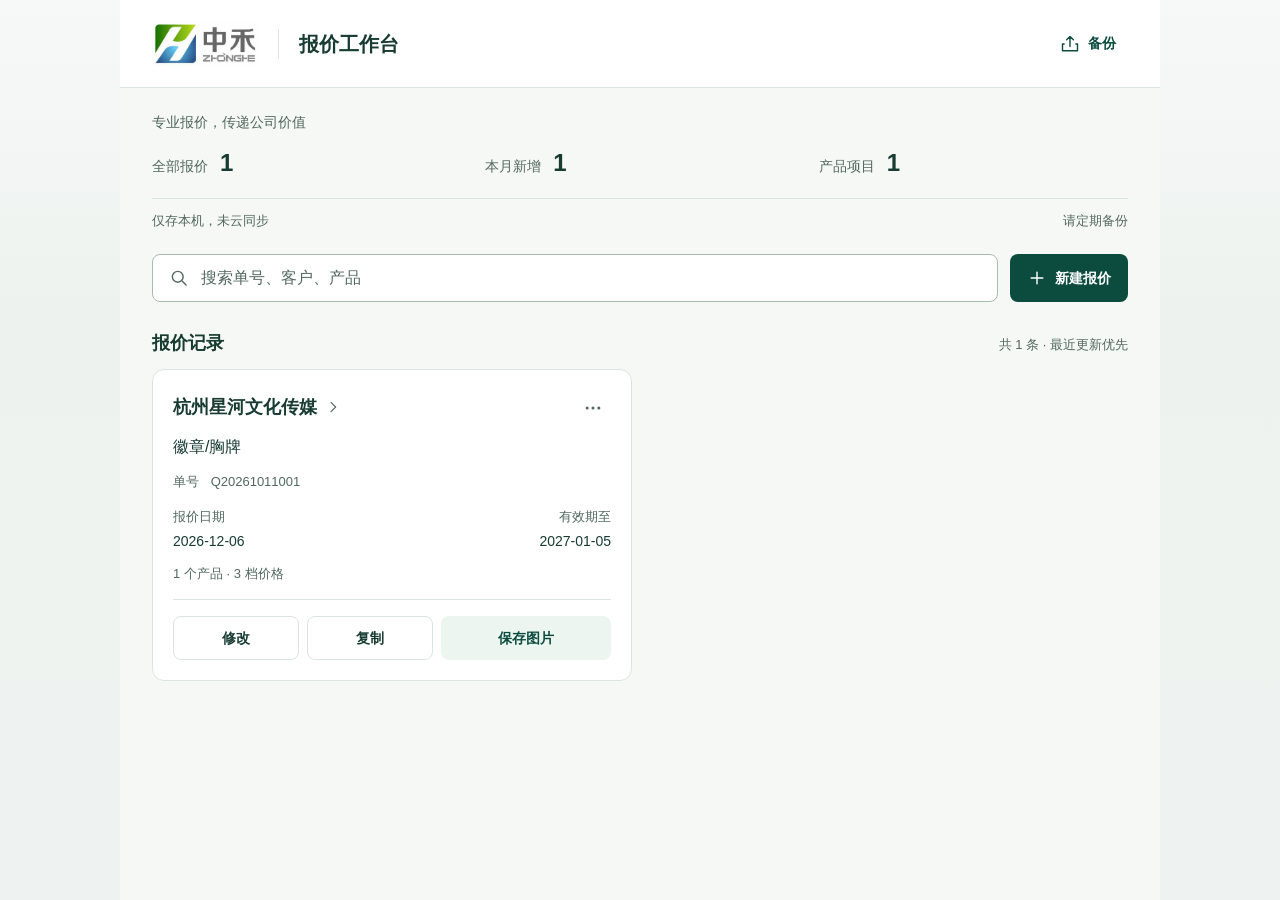
==== commit 39b16609: "Refine quotation homepage: compact layout, customer-first cards and safe search (v23)" ====
--- a/index.html
+++ b/index.html
@@ -16,16 +16,18 @@
   <link rel="stylesheet" href="./v4.css">
   <link rel="stylesheet" href="./v5.css">
   <link rel="stylesheet" href="./v6.css?v=20">
+  <link rel="stylesheet" href="./home.css?v=23">
 </head>
 <body>
   <div id="app" aria-live="polite"></div>
   <div id="toast" class="toast" role="status"></div>
   <div id="dialog-root"></div>
-  <script src="./app.js?v=18" defer></script>
+  <script src="./app.js?v=22" defer></script>
   <script src="./v2-bridge.js" defer></script>
-  <script src="./v3-bridge.js" defer></script>
+  <script src="./v3-bridge.js?v=22" defer></script>
   <script src="./v4-bridge.js" defer></script>
   <script src="./v5-bridge.js?v=16" defer></script>
-  <script src="./v6-bridge.js?v=20" defer></script>
+  <script src="./v6-bridge.js?v=22" defer></script>
+  <script src="./home.js?v=23" defer></script>
 </body>
 </html>
--- a/home.css
+++ b/home.css
@@ -0,0 +1,86 @@
+/* Scoped homepage design: 4px spacing, complete logo, task-first hierarchy. */
+.qh-home{--qh-text:#183c32;--qh-muted:#52685f;--qh-line:#dce5df;--qh-green:#0b4c3f;--qh-soft:#edf5f0;max-width:1040px;min-height:100dvh;margin:0 auto;background:#f6f8f6;color:var(--qh-text);font-family:-apple-system,BlinkMacSystemFont,"PingFang SC","Microsoft YaHei",sans-serif;font-size:16px;line-height:1.5;caret-color:var(--qh-green);scrollbar-color:#93a99c #f6f8f6}
+.qh-home ::selection{background:#cee6d7;color:#123f30}
+.qh-home button,.qh-home summary,.qh-home input{font-family:inherit;letter-spacing:normal}
+.qh-home button:focus-visible,.qh-home summary:focus-visible{outline:2px solid var(--qh-green);outline-offset:3px}
+.qh-home [hidden]{display:none!important}
+.qh-header{display:flex;align-items:center;justify-content:space-between;gap:16px;min-height:88px;padding:16px 32px;background:#fff;border-bottom:1px solid var(--qh-line)}
+.qh-brand{display:flex;align-items:center;gap:20px;min-width:0}
+.qh-logo{display:block;flex:none;width:106px;height:44px}
+.qh-brand h1{margin:0;padding-left:20px;border-left:1px solid var(--qh-line);font-size:20px;font-weight:650;white-space:nowrap}
+.qh-home summary{display:flex;align-items:center;justify-content:center;gap:8px;min-height:44px;cursor:pointer;list-style:none;border-radius:8px}
+.qh-home summary::-webkit-details-marker{display:none}
+.qh-backup{position:relative;flex:none;z-index:35}
+.qh-backup>summary{padding:0 12px;color:var(--qh-green);font-size:14px;font-weight:600}
+.qh-backup[open]>summary{background:var(--qh-soft)}
+.qh-backup-panel{position:absolute;right:0;top:calc(100% + 12px);width:344px;padding:24px;border:1px solid var(--qh-line);border-radius:12px;background:#fff}
+.qh-backup-panel h2{font-size:18px;margin:0 0 8px}
+.qh-backup-panel p{font-size:14px;color:var(--qh-muted);line-height:1.7;margin:0 0 20px}
+.qh-backup-actions{display:grid;grid-template-columns:1fr 1fr;gap:12px}
+.qh-main{padding:24px 32px 48px}
+.qh-overview{padding:0 0 20px;border-bottom:1px solid var(--qh-line)}
+.qh-tagline{margin:0 0 16px;font-size:14px;color:var(--qh-muted)}
+.qh-stats{display:grid;grid-template-columns:repeat(3,minmax(0,1fr));margin:0;gap:24px}
+.qh-stats>div{display:flex;align-items:baseline;gap:12px;min-width:0}
+.qh-stats dt{color:var(--qh-muted);font-size:14px;white-space:nowrap}
+.qh-stats dd{margin:0;font-size:24px;line-height:1.2;font-weight:650;font-variant-numeric:tabular-nums;overflow-wrap:anywhere}
+.qh-storage-note{display:flex;justify-content:space-between;gap:8px;margin:12px 0 24px;color:var(--qh-muted);font-size:13px}
+.qh-storage-note span{white-space:nowrap}
+.qh-toolbar{display:flex;align-items:center;gap:12px}
+.qh-search{display:flex;align-items:center;flex:1;gap:12px;min-width:0;height:48px;padding:0 4px 0 16px;border:1px solid #a8bbb0;border-radius:8px;background:#fff;color:var(--qh-muted)}
+.qh-search:focus-within{outline:2px solid var(--qh-green);outline-offset:2px;border-color:var(--qh-green)}
+.qh-search>svg{flex:none}
+.qh-search input{width:100%;min-width:0;height:44px;padding:0;border:0;background:transparent;color:var(--qh-text);font-size:16px;line-height:normal;outline:none;appearance:none;-webkit-appearance:none}
+.qh-search input::placeholder{color:var(--qh-muted);opacity:1}
+.qh-search input::-webkit-search-cancel-button,.qh-search input::-webkit-search-decoration{-webkit-appearance:none}
+.qh-search button{display:grid;place-items:center;flex:none;width:44px;height:44px;padding:0;border:0;border-radius:8px;background:transparent;color:var(--qh-muted)}
+.qh-button{display:inline-flex;align-items:center;justify-content:center;gap:8px;min-height:44px;padding:8px 16px;border:1px solid transparent;border-radius:8px;font-size:14px;font-weight:600;line-height:1.4;cursor:pointer}
+.qh-primary{background:var(--qh-green);color:#fff}
+.qh-secondary{border-color:var(--qh-line);background:#fff;color:var(--qh-text)}
+.qh-save{background:var(--qh-soft);color:var(--qh-green)}
+.qh-desktop-create{min-height:48px;white-space:nowrap}
+.qh-list-heading{display:flex;justify-content:space-between;align-items:baseline;gap:12px;margin:28px 0 12px}
+.qh-list-heading h2{margin:0;font-size:18px;font-weight:650;white-space:nowrap}
+.qh-list-heading p{margin:0;color:var(--qh-muted);font-size:13px;text-align:right}
+.qh-list{display:grid;grid-template-columns:repeat(2,minmax(0,1fr));align-items:stretch;gap:16px}
+.qh-card{min-width:0;display:flex;flex-direction:column;padding:20px;border:1px solid var(--qh-line);border-radius:12px;background:#fff}
+.qh-card-heading{display:flex;align-items:flex-start;gap:8px;margin:-4px -4px 4px 0}
+.qh-customer{display:flex;align-items:flex-start;gap:8px;flex:1;min-width:0;min-height:44px;padding:8px 0;border:0;background:transparent;color:var(--qh-text);font-size:18px;font-weight:650;line-height:1.5;text-align:left;overflow-wrap:anywhere;cursor:pointer}
+.qh-customer svg{flex:none;width:16px;height:24px;margin-top:1px;color:var(--qh-muted)}
+.qh-more{position:relative;flex:none}
+.qh-more>summary{width:44px;color:var(--qh-muted)}
+.qh-more[open]>summary{background:var(--qh-soft)}
+.qh-menu{position:absolute;right:0;top:48px;z-index:10;min-width:136px;padding:4px;border:1px solid var(--qh-line);border-radius:8px;background:#fff}
+.qh-menu button{width:100%;min-height:44px;padding:8px 16px;border:0;border-radius:4px;background:#fff;color:#a52c28;font-size:14px;text-align:left}
+.qh-product{margin:0 0 12px;font-size:16px;line-height:1.6;overflow-wrap:anywhere}
+.qh-number{margin:0 0 16px;color:var(--qh-muted);font-size:13px;overflow-wrap:anywhere}
+.qh-number span{margin-left:8px;font-variant-numeric:tabular-nums}
+.qh-dates{display:grid;grid-template-columns:1fr 1fr;gap:12px;margin:0}
+.qh-dates dt{font-size:13px;color:var(--qh-muted)}
+.qh-dates dd{margin:4px 0 0;font-size:14px;font-variant-numeric:tabular-nums;overflow-wrap:anywhere}
+.qh-dates>div:last-child{text-align:right}
+.qh-counts{margin:12px 0 16px;color:var(--qh-muted);font-size:13px}
+.qh-actions{display:grid;grid-template-columns:1fr 1fr 1.35fr;gap:8px;margin-top:auto;padding-top:16px;border-top:1px solid var(--qh-line)}
+.qh-actions button{min-width:0;padding-left:8px;padding-right:8px}
+.qh-empty{grid-column:1/-1;padding:48px 24px;text-align:center;border:1px dashed #a8bbb0;border-radius:12px}
+.qh-empty h3{margin:0 0 8px;font-size:18px}
+.qh-empty p{margin:0 auto 20px;max-width:34em;color:var(--qh-muted);font-size:14px}
+.qh-mobile-dock{display:none}
+@media(hover:hover){.qh-primary:hover{background:#073d32}.qh-secondary:hover,.qh-search button:hover,.qh-home summary:hover{background:#edf5f0}.qh-save:hover{background:#dceee3}.qh-customer:hover{color:#096047}.qh-menu button:hover{background:#fff1ef}}
+.qh-button:active{filter:brightness(.95)}
+.qh-button:disabled{opacity:.55;cursor:not-allowed}
+@media(max-width:699px){
+  .qh-header{min-height:76px;gap:12px;padding:calc(12px + env(safe-area-inset-top)) 16px 12px}
+  .qh-brand{gap:12px}.qh-logo{width:88px;height:40px}.qh-brand h1{padding-left:12px;font-size:18px}
+  .qh-backup>summary{padding:0 8px;gap:6px}.qh-backup>summary svg{width:18px}
+  .qh-backup-panel{width:min(344px,calc(100vw - 32px));padding:20px}
+  .qh-main{padding:20px 16px calc(112px + env(safe-area-inset-bottom))}
+  .qh-stats{gap:12px}.qh-stats>div{display:block}.qh-stats dt{font-size:13px}.qh-stats dd{margin-top:8px;font-size:24px}
+  .qh-storage-note{margin-bottom:20px}.qh-desktop-create{display:none}
+  .qh-list{grid-template-columns:minmax(0,1fr);gap:12px}.qh-list-heading{margin-top:24px}
+  .qh-card{padding:16px}.qh-customer{font-size:18px}
+  .qh-mobile-dock{position:fixed;z-index:25;bottom:0;left:0;right:0;display:block;padding:12px 16px calc(12px + env(safe-area-inset-bottom));border-top:1px solid var(--qh-line);background:#f6f8f6}
+  .qh-mobile-dock button{width:100%;min-height:48px;font-size:16px}
+}
+@media(max-width:359px){.qh-brand{gap:8px}.qh-logo{width:72px;height:36px}.qh-brand h1{font-size:16px;padding-left:8px}.qh-backup>summary{padding:0 4px}.qh-backup>summary svg{display:none}.qh-list-heading{flex-direction:column;align-items:flex-start;gap:4px}.qh-list-heading p{text-align:left}}
+@media print{.qh-header details,.qh-toolbar,.qh-actions,.qh-more,.qh-mobile-dock{display:none}.qh-home{max-width:none}.qh-main{padding:20px}.qh-card{break-inside:avoid}}
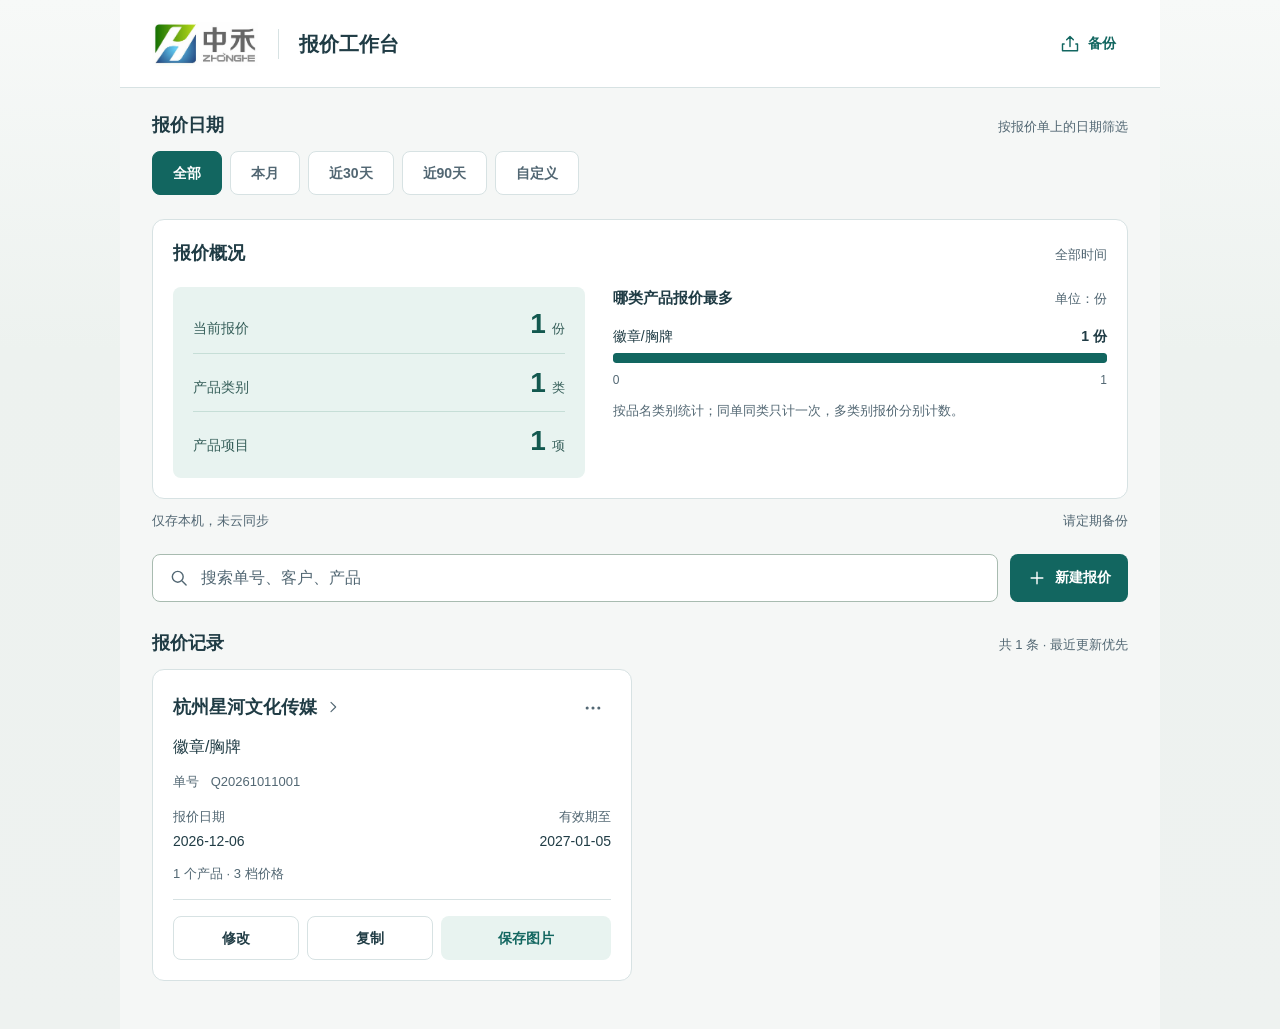
==== commit ae6faea3: "Add quotation category analytics, date filters and refined teal palette (v24)" ====
--- a/index.html
+++ b/index.html
@@ -16,7 +16,7 @@
   <link rel="stylesheet" href="./v4.css">
   <link rel="stylesheet" href="./v5.css">
   <link rel="stylesheet" href="./v6.css?v=20">
-  <link rel="stylesheet" href="./home.css?v=23">
+  <link rel="stylesheet" href="./home.css?v=24">
 </head>
 <body>
   <div id="app" aria-live="polite"></div>
@@ -28,6 +28,6 @@
   <script src="./v4-bridge.js" defer></script>
   <script src="./v5-bridge.js?v=16" defer></script>
   <script src="./v6-bridge.js?v=22" defer></script>
-  <script src="./home.js?v=23" defer></script>
+  <script src="./home.js?v=24" defer></script>
 </body>
 </html>
--- a/home.css
+++ b/home.css
@@ -1,5 +1,5 @@
 /* Scoped homepage design: 4px spacing, complete logo, task-first hierarchy. */
-.qh-home{--qh-text:#183c32;--qh-muted:#52685f;--qh-line:#dce5df;--qh-green:#0b4c3f;--qh-soft:#edf5f0;max-width:1040px;min-height:100dvh;margin:0 auto;background:#f6f8f6;color:var(--qh-text);font-family:-apple-system,BlinkMacSystemFont,"PingFang SC","Microsoft YaHei",sans-serif;font-size:16px;line-height:1.5;caret-color:var(--qh-green);scrollbar-color:#93a99c #f6f8f6}
+.qh-home{--qh-text:#203c45;--qh-muted:#526773;--qh-line:#d7e2e3;--qh-green:#126660;--qh-soft:#e8f3f0;max-width:1040px;min-height:100dvh;margin:0 auto;background:#f5f7f6;color:var(--qh-text);font-family:-apple-system,BlinkMacSystemFont,"PingFang SC","Microsoft YaHei",sans-serif;font-size:16px;line-height:1.5;caret-color:var(--qh-green);scrollbar-color:#809c9c #f5f7f6}
 .qh-home ::selection{background:#cee6d7;color:#123f30}
 .qh-home button,.qh-home summary,.qh-home input{font-family:inherit;letter-spacing:normal}
 .qh-home button:focus-visible,.qh-home summary:focus-visible{outline:2px solid var(--qh-green);outline-offset:3px}
@@ -84,3 +84,58 @@
 }
 @media(max-width:359px){.qh-brand{gap:8px}.qh-logo{width:72px;height:36px}.qh-brand h1{font-size:16px;padding-left:8px}.qh-backup>summary{padding:0 4px}.qh-backup>summary svg{display:none}.qh-list-heading{flex-direction:column;align-items:flex-start;gap:4px}.qh-list-heading p{text-align:left}}
 @media print{.qh-header details,.qh-toolbar,.qh-actions,.qh-more,.qh-mobile-dock{display:none}.qh-home{max-width:none}.qh-main{padding:20px}.qh-card{break-inside:avoid}}
+
+/* v24 — linked date filters and quote-category counts. */
+.qh-filter-title,.qh-analytics-head,.qh-chart-heading{display:flex;align-items:baseline;justify-content:space-between;gap:12px}
+.qh-filter-title h2,.qh-analytics-head h2{margin:0;font-size:18px;font-weight:650}
+.qh-filter-title span,.qh-analytics-head p,.qh-chart-heading>span{margin:0;color:var(--qh-muted);font-size:13px}
+.qh-time-filter{margin-bottom:24px}
+.qh-periods{display:flex;gap:8px;flex-wrap:wrap;margin-top:12px}
+.qh-periods button{min-height:44px;padding:8px 20px;border:1px solid var(--qh-line);border-radius:8px;background:#fff;color:var(--qh-muted);font-size:14px;font-weight:600}
+.qh-periods button[aria-pressed="true"]{border-color:var(--qh-green);background:var(--qh-green);color:#fff}
+.qh-custom-range{display:grid;grid-template-columns:minmax(0,1fr) minmax(0,1fr) auto;align-items:end;gap:12px;margin-top:16px}
+.qh-custom-range label{display:grid;min-width:0;gap:6px;color:var(--qh-muted);font-size:13px}
+.qh-custom-range input{display:block;box-sizing:border-box;width:100%;min-width:0;max-width:100%;height:48px;padding:0 12px;border:1px solid #93aaad;border-radius:8px;background:#fff;color:var(--qh-text);font-size:16px;line-height:normal;-webkit-appearance:none;appearance:none}
+.qh-custom-range input::-webkit-date-and-time-value{margin:0;text-align:center;line-height:46px}
+.qh-custom-range input::-webkit-datetime-edit{padding:0;line-height:46px}
+.qh-custom-range input:focus-visible{outline:2px solid var(--qh-green);outline-offset:2px}
+.qh-custom-range>button{height:48px}
+#home-range-error{grid-column:1/-1;margin:0;font-size:14px;color:#a52c28}
+#home-range-error:empty{display:none}
+.qh-overview{padding:20px;border:1px solid var(--qh-line);border-radius:12px;background:#fff}
+.qh-analytics-head{margin-bottom:20px;flex-wrap:wrap;gap:4px}
+.qh-analytics-grid{display:grid;grid-template-columns:1fr 1.2fr;gap:28px}
+.qh-stats{grid-template-columns:1fr;gap:0;padding:8px 20px;align-content:center;border-radius:8px;background:#e8f3f0}
+.qh-stats>div{display:flex;align-items:baseline;justify-content:space-between;gap:12px;padding:12px 0;border-bottom:1px solid #c6ded7}
+.qh-stats>div:last-child{border-bottom:0}
+.qh-stats dt{color:#355e59;font-size:14px}
+.qh-stats dd{margin:0;color:#12584f;font-size:28px;line-height:1.2}
+.qh-stats small{margin-left:6px;font-size:13px;font-weight:400;color:#355e59}
+.qh-chart{min-width:0}
+.qh-chart-heading h3{margin:0;font-size:15px;font-weight:650}
+.qh-chart-heading>span{flex:none}
+.qh-bars{display:grid;gap:12px;margin:16px 0 8px;padding:0;list-style:none}
+.qh-bar-label{display:flex;justify-content:space-between;align-items:baseline;gap:12px;margin-bottom:6px;font-size:14px}
+.qh-bar-label>span{overflow-wrap:anywhere;min-width:0}
+.qh-bar-label b{flex:none;font-size:14px;font-weight:600;font-variant-numeric:tabular-nums}
+.qh-bar-track{height:10px;background:#edf1f3;border-radius:3px;overflow:hidden}
+.qh-bar-track>div{height:100%;background:#568c98;border-radius:3px}
+.qh-bars li:first-child .qh-bar-track>div{background:#126660}
+.qh-chart-scale{display:flex;justify-content:space-between;font-size:12px;color:var(--qh-muted);font-variant-numeric:tabular-nums}
+.qh-chart-note{margin:12px 0 0;color:var(--qh-muted);font-size:13px;line-height:1.5}
+.qh-chart-empty{margin:20px 0;color:var(--qh-muted);font-size:14px}
+.qh-chart-toggle{min-height:44px;padding:8px 0;border:0;background:transparent;color:var(--qh-green);font-size:14px;font-weight:600;text-decoration:underline;text-underline-offset:4px}
+.qh-primary:hover{background:#0c514c}
+.qh-home ::selection{background:#c8e5dd;color:#203c45}
+.qh-mobile-dock{background:#f5f7f6}
+@media(max-width:699px){
+ .qh-time-filter{margin-bottom:16px}.qh-filter-title{flex-wrap:wrap;gap:4px}.qh-filter-title span{font-size:13px}
+ .qh-periods{display:grid;grid-template-columns:repeat(5,minmax(0,1fr));gap:6px}
+ .qh-periods button{min-width:0;padding:8px 2px;font-size:13px}
+ .qh-custom-range{grid-template-columns:minmax(0,1fr) minmax(0,1fr);gap:12px}.qh-custom-range>button{grid-column:1/-1}
+ .qh-overview{padding:16px}.qh-analytics-head{margin-bottom:16px}
+ .qh-analytics-grid{grid-template-columns:minmax(0,1fr);gap:20px}
+ .qh-stats{grid-template-columns:repeat(3,minmax(0,1fr));gap:8px;padding:16px 12px}
+ .qh-stats>div{display:block;padding:0;border-bottom:0;min-width:0}.qh-stats dt{font-size:13px}.qh-stats dd{margin-top:8px;font-size:24px}.qh-stats small{margin-left:3px;font-size:12px}
+ .qh-storage-note{margin-bottom:20px}.qh-chart-heading h3{font-size:15px}
+}
